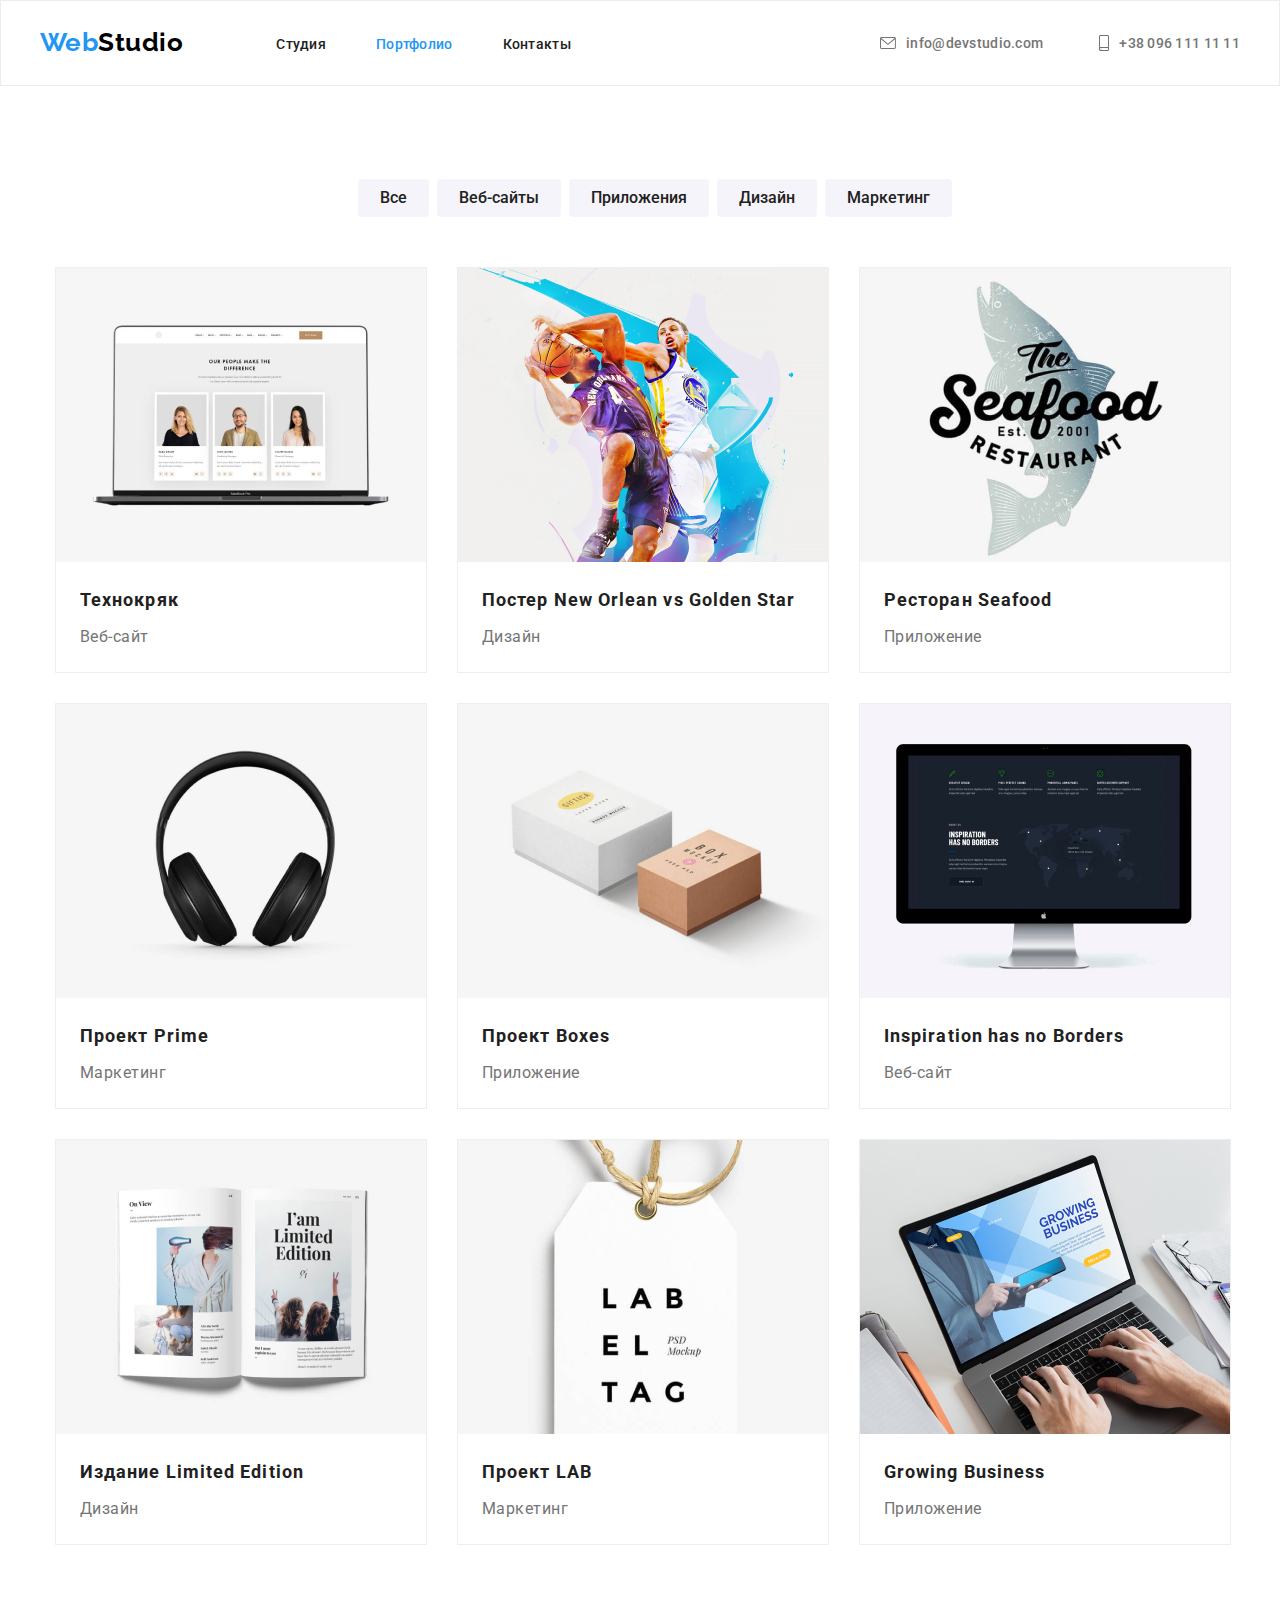
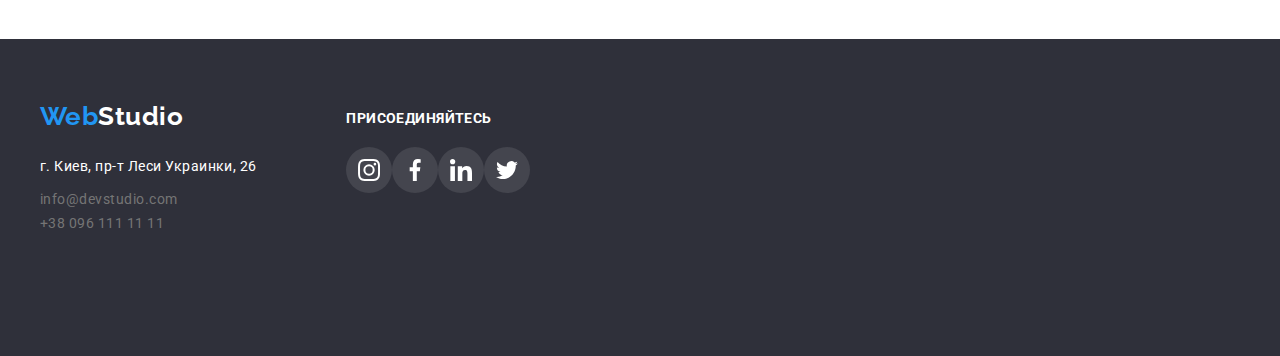
==== portfolio.html @ a24ef48e "add files" ====
<!DOCTYPE html>
<html lang="ru">
  <head>
    <meta charset="UTF-8" />
    <meta http-equiv="X-UA-Compatible" content="IE=edge" />
    <meta name="viewport" content="width=e, initial-scale=1.0" />
    <title>WebStudio</title>
    <link rel="preconnect" href="https://fonts.gstatic.com" />
    <link rel="preconnect" href="https://fonts.gstatic.com" />
    <link
      href="https://fonts.googleapis.com/css2?family=Raleway:wght@400;500;700&family=Roboto:wght@400;500;700&display=swap"
      rel="stylesheet"
    />
    <link
      rel="stylesheet"
      href="https://cdnjs.cloudflare.com/ajax/libs/modern-normalize/1.0.0/modern-normalize.min.css"
      integrity="sha512-ISS7cAi1PEhQ8jnbJpJZMd29NlhNj4AWYyLOSp2CE/CsHxTCu+r+t0D2yoJudVrd0/8fTVPUVDzY5Tvli75u/g=="
      crossorigin="anonymous"
      referrerpolicy="no-referrer"
    />
    <link rel="stylesheet" href="./css/styles.css" />
  </head>
  <body>
    <!-- Header -->
    <header class="page-header">
      <nav class="container nav">
        <a href="#" class="logo">Web<span class="logo-part">Studio</span></a>
        <ul class="site-nav list">
          <li class="item"><a href="./index.html" class="link">Студия</a></li>
          <li class="item"><a href="#" class="link current">Портфолио</a></li>
          <li class="item"><a href="#" class="link">Контакты</a></li>
          </ul>
        <ul class="list auth-nav">
          <li class="item-nav">
            <svg class="icons-nav link" width="16" height="20">
              <use href="./images/symbol-defs.svg#icon-envelope"></use>
            </svg>
            <a href="mailto:info@devstudio.com" class="link tel-mail"> info@devstudio.com</a>
          </li>
          <li class="item-nav">
            <svg class="icons-nav link" width="16" height="16">
              <use href="./images/symbol-defs.svg#icon-smartphone"></use>
            </svg>
            <a href="tel:+380961111111" class="link tel-mail">+38 096 111 11 11</a>
          </li>
        </ul>
      </nav>
    </header>
    <!-- Main -->
    <main>
      <!-- portfolio menu -->
      <section class="section">
        <div class="container">
          <h1 class="visually-hidden">Портфолио</h1>
          <h2 class="visually-hidden">Кнопки</h2>
          <ul class="list btn-container">
            <li class="btn-list">
              <button type="button" class="button btn btn-current">Все</button>
            </li>
            <li class="btn-list"><button type="button" class="button btn">Веб-сайты</button></li>
            <li class="btn-list"><button type="button" class="button btn">Приложения</button></li>
            <li class="btn-list"><button type="button" class="button btn">Дизайн</button></li>
            <li class="btn-list"><button type="button" class="button btn">Маркетинг</button></li>
          </ul>
          <ul class="list projects-container">
            <li class="projects">
              <img src="images/portfolio.jpg" alt="Веб-сайт Технокряк" width="370" />
              <h3 class="web">Технокряк</h3>
              <p class="web-example">Веб-сайт</p>
            </li>
            <li class="projects">
              <img src="images/portfolio1.jpg" alt="Дизайн" width="370" />
              <h3 class="web">Постер New Orlean vs Golden Star</h3>
              <p class="web-example">Дизайн</p>
            </li>
            <li class="projects">
              <img src="images/portfolio2.jpg" alt="Приложение" width="370" />
              <h3 class="web">Ресторан Seafood</h3>
              <p class="web-example">Приложение</p>
            </li>
            <li class="projects">
              <img src="images/portfolio3.jpg" alt="Маркетинг" width="370" />
              <h3 class="web">Проект Prime</h3>
              <p class="web-example">Маркетинг</p>
            </li>
            <li class="projects">
              <img src="images/portfolio4.jpg" alt="Приложение" width="370" />
              <h3 class="web">Проект Boxes</h3>
              <p class="web-example">Приложение</p>
            </li>
            <li class="projects">
              <img
                src="images/portfolio5.jpg"
                alt="Веб-сайт Inspiration has no Borders"
                width="370"
              />
              <h3 class="web">Inspiration has no Borders</h3>
              <p class="web-example">Веб-сайт</p>
            </li>
            <li class="projects">
              <img src="images/portfolio6.jpg" alt="Дизайн" width="370" />
              <h3 class="web">Издание Limited Edition</h3>
              <p class="web-example">Дизайн</p>
            </li>
            <li class="projects">
              <img src="images/portfolio7.jpg" alt="Маркетинг Проект LAB" width="370" />
              <h3 class="web">Проект LAB</h3>
              <p class="web-example">Маркетинг</p>
            </li>
            <li class="projects">
              <img src="images/portfolio8.jpg" alt="Приложение Growing Business" width="370" />
              <h3 class="web">Growing Business</h3>
              <p class="web-example">Приложение</p>
            </li>
          </ul>
        </div>
      </section>
    </main>
    <!-- Footer -->
    <footer class="footer">
      <div class="container footer-container">
        <div class="adress-container">
          <a href="#" class="logo">Web<span class="logo-footer">Studio</span></a>
          <address class="address">
            <ul class="list">
              <li class="address-items">г. Киев, пр-т Леси Украинки, 26</li>
              <li>
                <a href="mailto:info@devstudio.com" class="address tel-mail">info@devstudio.com</a>
              </li>
              <li><a href="tel:+380961111111" class="address tel-mail">+38 096 111 11 11</a></li>
            </ul>
          </address>
        </div>
        <div class="social-footer">
          <a href="#" class="connect">присоединяйтесь</a>
          <ul class="list social-container">
            <li class="">
              <a href="#" class="social-links-footer">
                <svg class="social-icons-footer" width="44" height="44">
                  <use href="images/symbol-defs.svg#icon-instagram"></use>
                </svg>
              </a>
            </li>
            <li class="">
              <a href="#" class="social-links-footer">
                <svg class="social-icons-footer" width="44" height="44">
                  <use href="images/symbol-defs.svg#icon-facebook"></use>
                </svg>
              </a>
            </li>
            <li class="">
              <a href="#" class="social-links-footer">
                <svg class="social-icons-footer" width="44" height="44">
                  <use href="images/symbol-defs.svg#icon-linkedin"></use>
                </svg>
              </a>
            </li>
            <li class="">
              <a href="#" class="social-links-footer">
                <svg class="social-icons-footer" width="44" height="44">
                  <use href="images/symbol-defs.svg#icon-twitter"></use>
                </svg>
              </a>
            </li>
          </ul>
        </div>
      </div>
    </footer>
  </body>
</html>
---- css/styles.css ----
/* Colors */
:root {
  /* background */
  --secondary-background-color: #2196f3;
  --other-background-color: #f5f4fa;
  --social-links-color: #afb1b8;

  /* text */
  --primary-text-color: #212121;
  --secondary-text-color: #757575;

  /* other colors */
  --accent-color: #2196f3;
  --accent-color-background: #2f303a;
  --white-color: #ffffff;
  --black-color: #000000;
  --light-gray-color: #eeeeee;
  --btn-primary-color: #188ce8;
}

body {
  color: var(--primary-text-color);
  font-family: Roboto, sans-serif;
  font-style: normal;
  font-weight: normal;
  text-decoration: none;
  letter-spacing: 0.03em;
  padding: 0;
  margin: 0;
  text-align: center;
  width: 100%;
  fill: var(--secondary-text-color);
  align-items: center;
}
img {
  display: block;
}

h1,
h2,
h3,
h4,
h5,
h6,
p {
  padding: 0;
  margin: 0;
}

.list {
  list-style: none;
  text-decoration: none;
  padding: 0;
  margin: 0;
}

.container {
  width: 1200px;
  align-items: center;
  margin: 0 auto;
  padding-left: 15px;
  padding-right: 15px;
}

/* Header */
.page-header {
  background-color: var(--white-color);
  text-decoration: none;
  display: flex;
  margin: 0;
  padding: 0;
  align-items: center;
  text-align: center;
  border: 1px solid #ececec;
}

.nav {
  display: flex;
  align-items: center;
}
.logo {
  color: var(--accent-color);
  font-family: Raleway;
  font-weight: 700;
  font-size: 26px;
  line-height: 1.383;
  text-decoration: none;
  display: inline-block;
  margin-right: 93px;
}

.logo-part {
  color: var(--black-color);
  font-family: Raleway;
  font-weight: 700;
  line-height: 1.174;
}
.site-nav {
  display: flex;
  align-items: center;
}
.site-nav .link {
  padding-top: 32px;
  padding-bottom: 32px;
}
.item {
  margin-right: 50px;
  margin-left: auto;
  align-items: baseline;
  margin-bottom: 0;
}
.item:last-child {
  margin-right: 0;
}

.link {
  color: var(--primary-text-color);
  font-size: 14px;
  font-weight: 500;
  line-height: 1.143;
  text-decoration: none;
  letter-spacing: 0.02em;
  margin: 0;
  padding: 0;
}
.list .tel-mail {
  color: var(--secondary-text-color);
}

.current {
  color: var(--accent-color);
}

.link:hover,
.link:focus,
.link:active {
  color: var(--secondary-background-color);
}
.auth-nav {
  display: flex;
  align-items: center;
  padding-top: 32px;
  padding-bottom: 32px;
  margin-left: auto;
}
.item-nav {
  display: flex;
  align-items: center;
  margin-right: 50px;
  margin-left: auto;
  margin-bottom: 0;
  padding: 0;
}
.item-nav:last-child {
  margin-right: 0;
}
.icons-nav {
  align-items: center;
  margin-right: 10px;
  background-repeat: no-repeat;
  background-position: center;
  background-size: cover;
  display: inline-block;
  stroke-width: 0;
  stroke: currentColor;
}

.tel-mail .icons-nav {
  fill: currentColor;
}

/* fill: var(--secondary-text-color); */

.item-nav:hover,
.item-nav:active {
  fill: var(--accent-color);
  color: var(--secondary-background-color);
}
/* Hero section:  part 1 - slogan and btn */

.section {
  padding-top: 94px;
  padding-left: 15px;
  padding-right: 15px;
  max-width: 1600px;
  display: inline-block;
  align-items: center;
  width: 100%;
}

.hero {
  color: var(--white-color);
  background-color: var(--accent-color-background);
  background-image: linear-gradient(to left, rgba(47, 48, 58, 0.4), rgba(47, 48, 58, 0.4)),
    url('../images/overlay.jpg');
  background-repeat: no-repeat;
  background-position: center;
  background-size: cover;
  text-decoration: none;
  margin: 0;
  border-radius: 4px;
  padding-left: 15px;
  padding-right: 15px;
  max-width: 1600px;
  display: inline-block;
  align-items: center;
  width: 100%;
}
.slogan {
  font-size: 44px;
  line-height: 1.364;
  text-align: center;
  text-transform: uppercase;
  margin-top: 200px;
  margin-bottom: 30px;
}

/* Hero benefits:  part 2 - discription items */

.hero-discr {
  display: flex;
  flex-basis: calc(100% / 4 - 30px);
}
.hero-icons {
  padding: 25px 100px;
  margin-bottom: 30px;
  background-color: var(--other-background-color);
}
.icons {
  fill: var(--primary-text-color);
}

.hero-container {
  margin-right: 30px;
  text-align: left;
}
.hero-container:last-child {
  margin-right: 0;
}

.hero-items {
  font-size: 14px;
  font-style: normal;
  font-weight: 700;
  line-height: 1.142;
  text-transform: uppercase;
  margin-bottom: 10px;
}
.hero-details {
  font-size: 14px;
  line-height: 1.5;
  padding-top: 10px;
  letter-spacing: 0.03em;
  color: var(--secondary-text-color);
}

/* section presentation */
.about {
  font-size: 36px;
  font-weight: 700;
  line-height: 1.167;
  margin-bottom: 50px;
}
.images {
  display: flex;
  flex-basis: calc(100% / 3 - 30px);
}
.images .image-item {
  margin-right: 30px;
  box-shadow: 0px 4px 4px 0px #00000040;
  border-radius: 4px;
}

.image-item:last-child {
  margin-right: 0;
}
/* section team */
.team-container {
  background-color: var(--other-background-color);
  text-decoration: none;
  margin-top: 94px;
  padding-bottom: 94px;
}

.our-team {
  color: var(--primary-text-color);
  font-size: 36px;
  font-weight: 700;
  line-height: 1.167;
  text-align: center;
  padding-top: 94px;
  margin-bottom: 50px;
}
.team {
  display: flex;
  margin-top: 50px;
  flex-basis: calc(100% / 4 - 30px);
  padding-bottom: 30px;
}
.team-member {
  background-color: var(--white-color);
  text-decoration: none;
  margin-right: 30px;
  box-shadow: 0px 1px 3px 0px #0000001f;
  border-bottom-left-radius: 3px;
  border-bottom-right-radius: 3px;
  padding-bottom: 30px;
}

.team-member:last-child {
  margin-right: 0;
}
.name {
  font-size: 16px;
  font-weight: 500;
  line-height: 1.187;
  text-align: center;
  margin-bottom: 10px;
  padding-top: 30px;
}
.job {
  font-size: 16px;
  line-height: 1.187;
  text-align: center;
  margin-bottom: 16px;
  color: var(--secondary-text-color);
}

.social-container {
  display: flex;
  justify-content: center;
  align-items: center;
  padding: 0;
  flex-basis: calc(100% / 6 - 10px);
}
.social-icons-list {
  margin-left: 10px;
}
li.social-icons-list:first-child {
  margin-left: 0;
}

.social-links {
  display: flex;
  align-items: center;
  padding: 12px;
  border-radius: 50%;
  align-items: center;
  fill: var(--social-links-color);
}

.social-icons {
  width: 22px;
  height: 22px;
}
.social-links:hover,
.social-links:focus {
  fill: var(--white-color);
  background-color: var(--accent-color);
}
/*clients  */
.about-clients {
  font-family: Roboto;
  font-size: 36px;
  font-weight: 700;
  line-height: 1.167;
  letter-spacing: 0.03em;
  text-align: center;
  margin-bottom: 50px;
}
.clients {
  display: flex;
  align-items: center;
  justify-content: center;
  margin-bottom: 94px;
}

.clients-list {
  display: flex;
  align-items: center;
  justify-content: center;
  width: 170px;
  height: 92px;
  border-radius: 4px;
  margin-right: 30px;
  border: 1px solid var(--social-links-color);
}
.clients-list:last-child {
  margin-right: 0;
}
.icons-clients-list {
  fill: var(--social-links-color);
  list-style: none;
  text-decoration: none;
  display: flex;
  align-items: center;
  padding: 16px 32px;
}
.clients-list:hover,
.clients-list:focus,
.icons-clients-list:hover,
.icons-clients-list:focus {
  border-color: var(--accent-color);
  fill: var(--accent-color);
}

/* Buttons */
.btn-container {
  display: flex;
  justify-content: center;
}

.button {
  cursor: pointer;
  text-decoration: none;
  font-family: inherit;
  outline: none;
  border: none;
}

.btn-primary {
  background-color: var(--accent-color);
  color: var(--white-color);
  font-size: 16px;
  font-weight: 700;
  line-height: 1.85;
  letter-spacing: 0.06em;
  text-align: center;
  padding: 10px 32px;
  outline: none;
  border: none;
  border-radius: 4px;
  margin-bottom: 200px;
}
.btn-primary:hover,
.btn-primary:active {
  background-color: var(--btn-primary-color);
}
.btn {
  font-size: 16px;
  font-weight: 500;
  line-height: 1.625;
  text-align: center;
  background-color: var(--other-background-color);
  color: var(--primary-text-color);
  padding: 6px 22px;

  border: none;
  border-radius: 4px;
}
.btn-list {
  margin-left: 8px;
}
.btn-list:first-child {
  margin-left: 0;
}

.btn:focus,
.btn:hover,
.btn:active {
  background-color: var(--accent-color);
  color: var(--white-color);
  box-shadow: 0px 4px 4px 0px #00000040;
}

/* Portfolio */
.projects-container {
  display: flex;
  flex-wrap: wrap;
  margin-top: 50px;
  margin-bottom: 94px;
  align-items: center;
  width: 1200px;
}

.projects {
  text-decoration: none;
  border: 1px solid #eeeeee;
  margin-right: 30px;
  margin-bottom: 30px;
}
.projects:hover {
  box-shadow: 0px 4px 4px 0px #00000040;
}

.projects:nth-child(3n) {
  margin-right: 0;
}
.projects:nth-last-child(-n + 3) {
  margin-bottom: 0;
}

.web {
  color: var(--primary-text-color);
  font-size: 18px;
  font-weight: 700;
  line-height: 2;
  letter-spacing: 0.06em;
  text-align: left;
  padding: 20px 24px 2px 24px;
}
.web-example {
  color: var(--secondary-text-color);
  font-size: 16px;
  line-height: 1.875;
  text-align: left;
  padding: 2px 24px 20px 24px;
}

.visually-hidden:not(:focus):not(:active) {
  width: 1px;
  height: 1px;
  margin: -1px;
  border: 0;
  padding: 0;
  white-space: nowrap;
  clip-path: inset(100%);
  clip: rect(0 0 0 0);
  overflow: hidden;
}
/* Footer */
.footer {
  background-color: var(--accent-color-background);
  text-decoration: none;
  text-align: left;
  padding-top: 60px;
  padding-bottom: 60px;
}
.footer-container {
  display: flex;
  align-items: flex-start;
}
.adress-container {
  margin-right: 70px;
}
.logo-footer {
  font-weight: bold;
  font-family: Raleway;
  font-size: 26px;
  text-decoration: none;
  color: var(--white-color);
}
.address-items {
  padding-top: 20px;
  padding-bottom: 9px;
}
.address {
  padding-bottom: 60px;
}

.address {
  font-family: Roboto;
  color: var(--white-color);
  font-size: 14px;
  line-height: 1.714;
  font-style: normal;
}
.tel-mail {
  text-decoration: none;
  color: rgba(255, 255, 255, 0.6);
}
.address.tel-mail:hover {
  cursor: pointer;
}

.connect {
  font-family: Roboto;
  font-size: 14px;
  font-style: normal;
  font-weight: 700;
  line-height: 1.14;
  letter-spacing: 0.03em;
  text-transform: uppercase;
  color: var(--white-color);
  padding-top: 12px;
  text-decoration: none;
  display: block;
  margin-bottom: 20px;
}

.social-links-footer {
  display: flex;
  align-items: center;
  padding: 12px;
  border-radius: 50%;
  fill: var(--white-color);
  background: rgba(255, 255, 255, 0.1);
}

.social-list-footer {
  margin-right: 10px;
}
.social-list-footer:last-child {
  margin-right: 0;
}

.social-icons-footer {
  width: 22px;
  height: 22px;
}
.social-links-footer:hover,
.social-links-footer:focus {
  background-color: var(--accent-color);
}
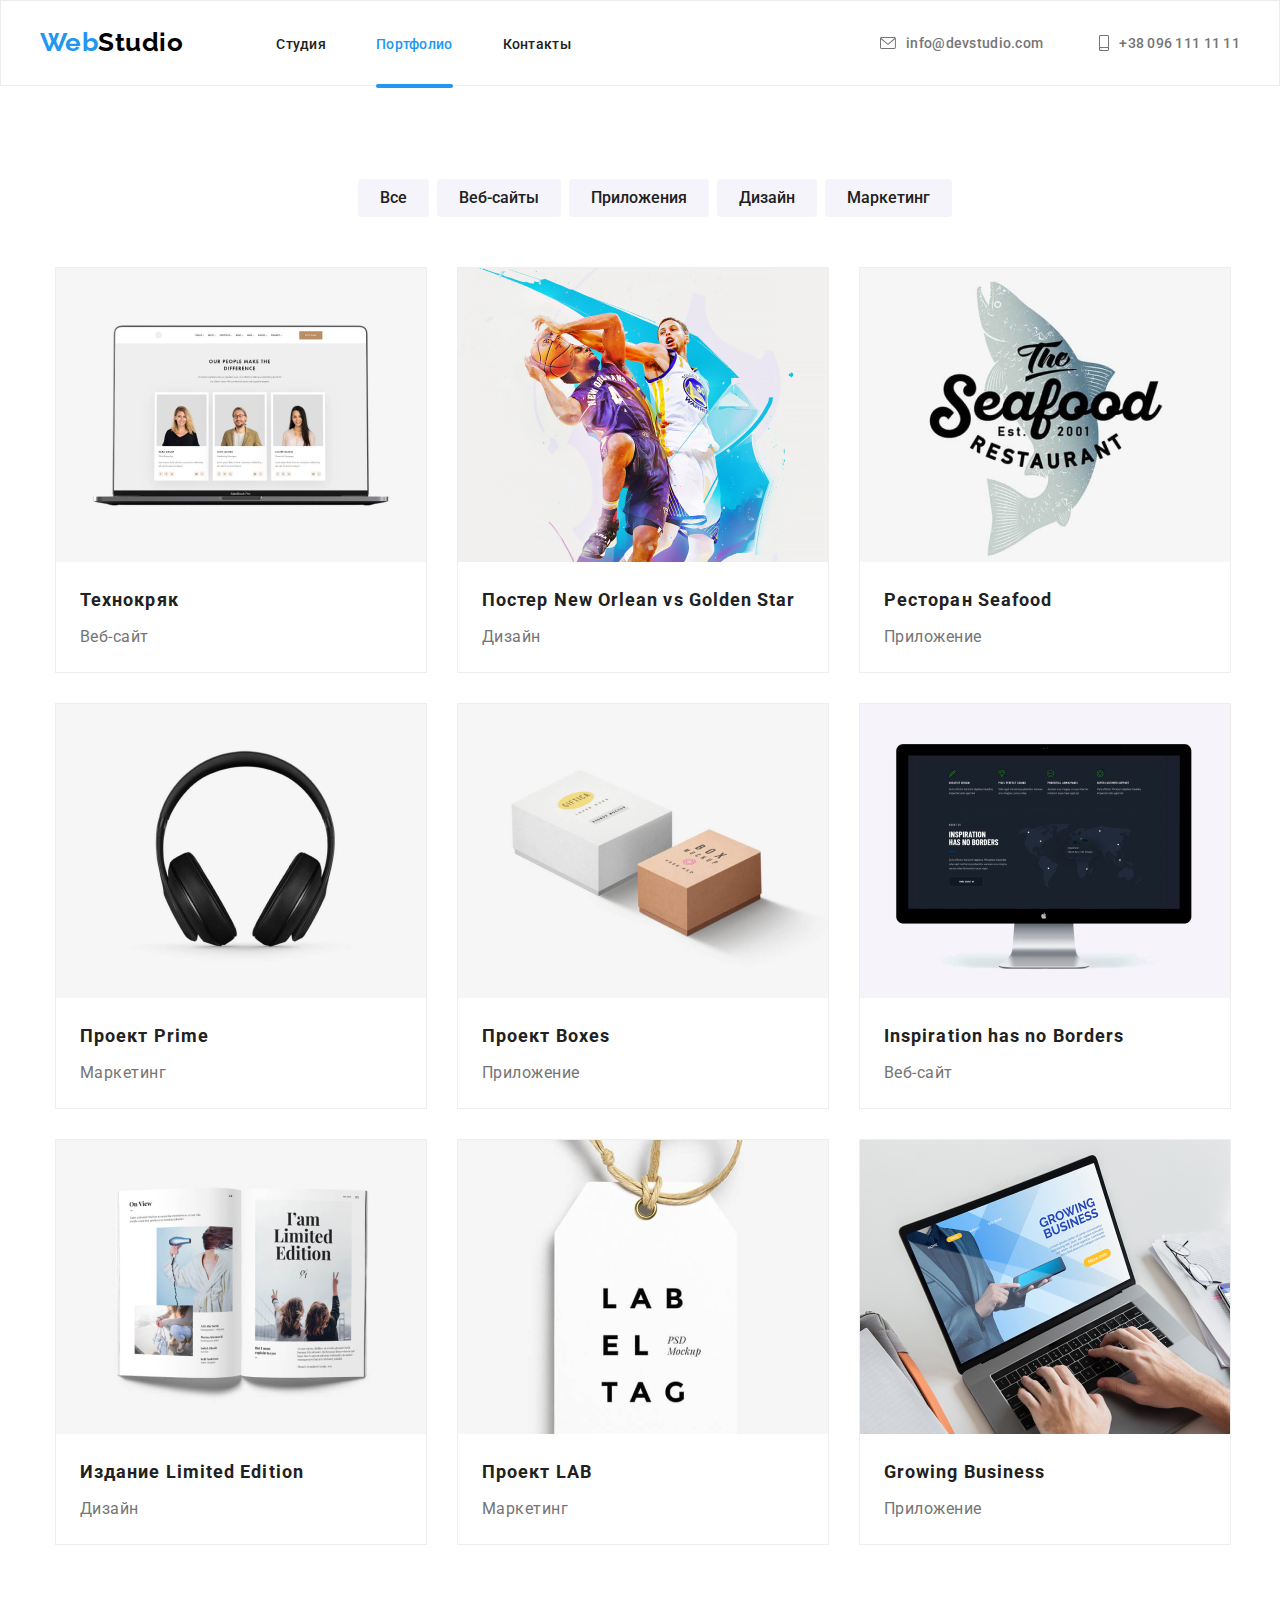
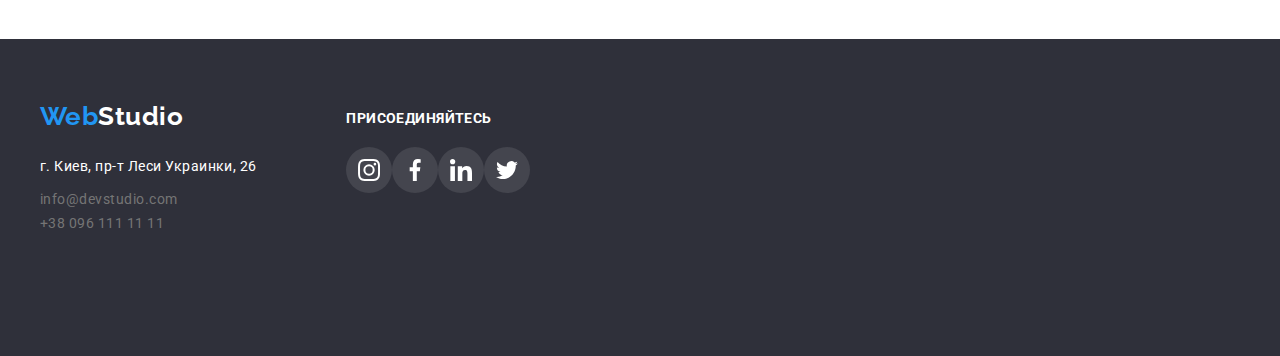
==== commit 944043bb: "add modal" ====
--- a/portfolio.html
+++ b/portfolio.html
@@ -29,7 +29,7 @@
           <li class="item"><a href="./index.html" class="link">Студия</a></li>
           <li class="item"><a href="#" class="link current">Портфолио</a></li>
           <li class="item"><a href="#" class="link">Контакты</a></li>
-          </ul>
+        </ul>
         <ul class="list auth-nav">
           <li class="item-nav">
             <svg class="icons-nav link" width="16" height="20">
@@ -64,7 +64,14 @@
           </ul>
           <ul class="list projects-container">
             <li class="projects">
-              <img src="images/portfolio.jpg" alt="Веб-сайт Технокряк" width="370" />
+              <div class="project-overlay">
+                <img src="images/portfolio.jpg" alt="Веб-сайт Технокряк" width="370" />
+                <p class="project-info">
+                  Технокряк это современная площадка распространения коронавируса. Компании
+                  используют эту платформу для цифрового шпионажа и атак на защищённые сервера
+                  конкурентов.
+                </p>
+              </div>
               <h3 class="web">Технокряк</h3>
               <p class="web-example">Веб-сайт</p>
             </li>
--- a/css/styles.css
+++ b/css/styles.css
@@ -114,6 +114,7 @@
 }
 
 .link {
+  position: relative;
   color: var(--primary-text-color);
   font-size: 14px;
   font-weight: 500;
@@ -122,6 +123,7 @@
   letter-spacing: 0.02em;
   margin: 0;
   padding: 0;
+  transition: color 250ms cubic-bezier(0.4, 0, 0.2, 1);
 }
 .list .tel-mail {
   color: var(--secondary-text-color);
@@ -129,6 +131,17 @@
 
 .current {
   color: var(--accent-color);
+}
+
+.current:after {
+  position: absolute;
+  content: '';
+  display: block;
+  width: 100%;
+  height: 4px;
+  background-color: var(--accent-color);
+  border-radius: 2px;
+  margin-top: 31px;
 }
 
 .link:hover,
@@ -150,6 +163,7 @@
   margin-left: auto;
   margin-bottom: 0;
   padding: 0;
+  transition: color 250ms cubic-bezier(0.4, 0, 0.2, 1), fill 250ms cubic-bezier(0.4, 0, 0.2, 1);
 }
 .item-nav:last-child {
   margin-right: 0;
@@ -225,6 +239,8 @@
   padding: 25px 100px;
   margin-bottom: 30px;
   background-color: var(--other-background-color);
+  border-radius: 4px;
+  border-color: rgba(245, 244, 250, 1);
 }
 .icons {
   fill: var(--primary-text-color);
@@ -237,7 +253,13 @@
 .hero-container:last-child {
   margin-right: 0;
 }
-
+.hero-icons:hover,
+.hero-icons:focus,
+.icons:hover,
+.icons:focus {
+  border-color: var(--accent-color);
+  fill: var(--accent-color);
+}
 .hero-items {
   font-size: 14px;
   font-style: normal;
@@ -265,6 +287,28 @@
   display: flex;
   flex-basis: calc(100% / 3 - 30px);
 }
+.image-item {
+  position: relative;
+}
+
+.image-name {
+  position: absolute;
+  left: 0;
+  bottom: 0;
+  width: 100%;
+  display: block;
+  font-size: 14px;
+  font-weight: 700;
+  line-height: 1.143;
+  letter-spacing: 0.03em;
+  text-align: center;
+  color: var(--white-color);
+  text-transform: uppercase;
+  background-color: rgba(47, 48, 58, 0.8);
+  padding-top: 27px;
+  padding-bottom: 27px;
+}
+
 .images .image-item {
   margin-right: 30px;
   box-shadow: 0px 4px 4px 0px #00000040;
@@ -347,6 +391,8 @@
   border-radius: 50%;
   align-items: center;
   fill: var(--social-links-color);
+  transition: background-color 250ms cubic-bezier(0.4, 0, 0.2, 1),
+    fill 250ms cubic-bezier(0.4, 0, 0.2, 1);
 }
 
 .social-icons {
@@ -384,6 +430,7 @@
   border-radius: 4px;
   margin-right: 30px;
   border: 1px solid var(--social-links-color);
+  transition: border-color 250ms cubic-bezier(0.4, 0, 0.2, 1);
 }
 .clients-list:last-child {
   margin-right: 0;
@@ -395,6 +442,7 @@
   display: flex;
   align-items: center;
   padding: 16px 32px;
+  transition: fill 250ms cubic-bezier(0.4, 0, 0.2, 1);
 }
 .clients-list:hover,
 .clients-list:focus,
@@ -431,6 +479,7 @@
   border: none;
   border-radius: 4px;
   margin-bottom: 200px;
+  transition: background-color 250ms cubic-bezier(0.4, 0, 0.2, 1);
 }
 .btn-primary:hover,
 .btn-primary:active {
@@ -444,9 +493,10 @@
   background-color: var(--other-background-color);
   color: var(--primary-text-color);
   padding: 6px 22px;
-
   border: none;
   border-radius: 4px;
+  transition: background-color 250ms cubic-bezier(0.4, 0, 0.2, 1),
+    color 250ms cubic-bezier(0.4, 0, 0.2, 1), box-shadow 250ms cubic-bezier(0.4, 0, 0.2, 1);
 }
 .btn-list {
   margin-left: 8px;
@@ -463,6 +513,48 @@
   box-shadow: 0px 4px 4px 0px #00000040;
 }
 
+/* Modal */
+.backdrop {
+  position: fixed;
+  top: 0;
+  left: 0;
+  width: 100vw;
+  height: 100vh;
+  background: rgba(0, 0, 0, 0.2);
+}
+.modal {
+  position: relative;
+  top: 50%;
+  left: 50%;
+  transform: translate(-50%, -50%);
+  width: 528px;
+  height: 581px;
+  background-color: var(--white-color);
+}
+
+/* .modal-content {
+  position: absolute;
+  display: flex;
+  justify-content: center;
+  align-items: center;
+  border-radius: 4px;
+  box-shadow: 0px 2px 1px 0px #00000033;
+  box-shadow: 0px 1px 1px 0px #00000024;
+  box-shadow: 0px 1px 3px 0px #0000001f;
+} */
+.icons-close {
+  position: absolute;
+  box-sizing: border-box;
+  top: 8px;
+  right: 8px;
+  border: 1px solid rgba(255, 255, 255, 1);
+  fill: none;
+  cursor: pointer;
+}
+.backdrop.is-hidden {
+  opacity: 0;
+  pointer-events: none;
+}
 /* Portfolio */
 .projects-container {
   display: flex;
@@ -478,14 +570,57 @@
   border: 1px solid #eeeeee;
   margin-right: 30px;
   margin-bottom: 30px;
-}
-.projects:hover {
+  transition: box-shadow 250ms cubic-bezier(0.4, 0, 0.2, 1);
+}
+.projects:hover,
+.projects:focus {
   box-shadow: 0px 4px 4px 0px #00000040;
 }
+.project-overlay {
+  position: relative;
+  overflow: hidden;
+}
+
+.project-info {
+  position: absolute;
+  top: 0;
+  left: 0;
+  width: 100%;
+  height: auto;
+  transform: translateY(100%);
+  display: flex;
+  align-items: center;
+  padding: 63px 24px;
+  font-size: 18px;
+  font-weight: 400;
+  line-height: 1.55;
+  letter-spacing: 0.03em;
+  text-align: left;
+  transition: transform 250ms cubic-bezier(0.4, 0, 0.2, 1);
+  opacity: 0;
+  color: var(--white-color);
+  background-color: var(--secondary-background-color);
+}
+.project-overlay:hover .project-info {
+  transform: translateY(0);
+  opacity: 1;
+}
+/* 2 option  .project-info {
+  position: absolute;
+  bottom: -100%;
+  left: 0;
+  width: 100%;
+...
+}
+.project-overlay:hover .project-info {
+  transform: translateY(-100%);
+  opacity: 1;
+} */
 
 .projects:nth-child(3n) {
   margin-right: 0;
 }
+
 .projects:nth-last-child(-n + 3) {
   margin-bottom: 0;
 }
@@ -558,6 +693,7 @@
 .tel-mail {
   text-decoration: none;
   color: rgba(255, 255, 255, 0.6);
+  transition: cursor 250ms cubic-bezier(0.4, 0, 0.2, 1);
 }
 .address.tel-mail:hover {
   cursor: pointer;
@@ -576,6 +712,7 @@
   text-decoration: none;
   display: block;
   margin-bottom: 20px;
+  cursor: auto;
 }
 
 .social-links-footer {
@@ -597,6 +734,7 @@
 .social-icons-footer {
   width: 22px;
   height: 22px;
+  transition: background-color 250ms cubic-bezier(0.4, 0, 0.2, 1);
 }
 .social-links-footer:hover,
 .social-links-footer:focus {
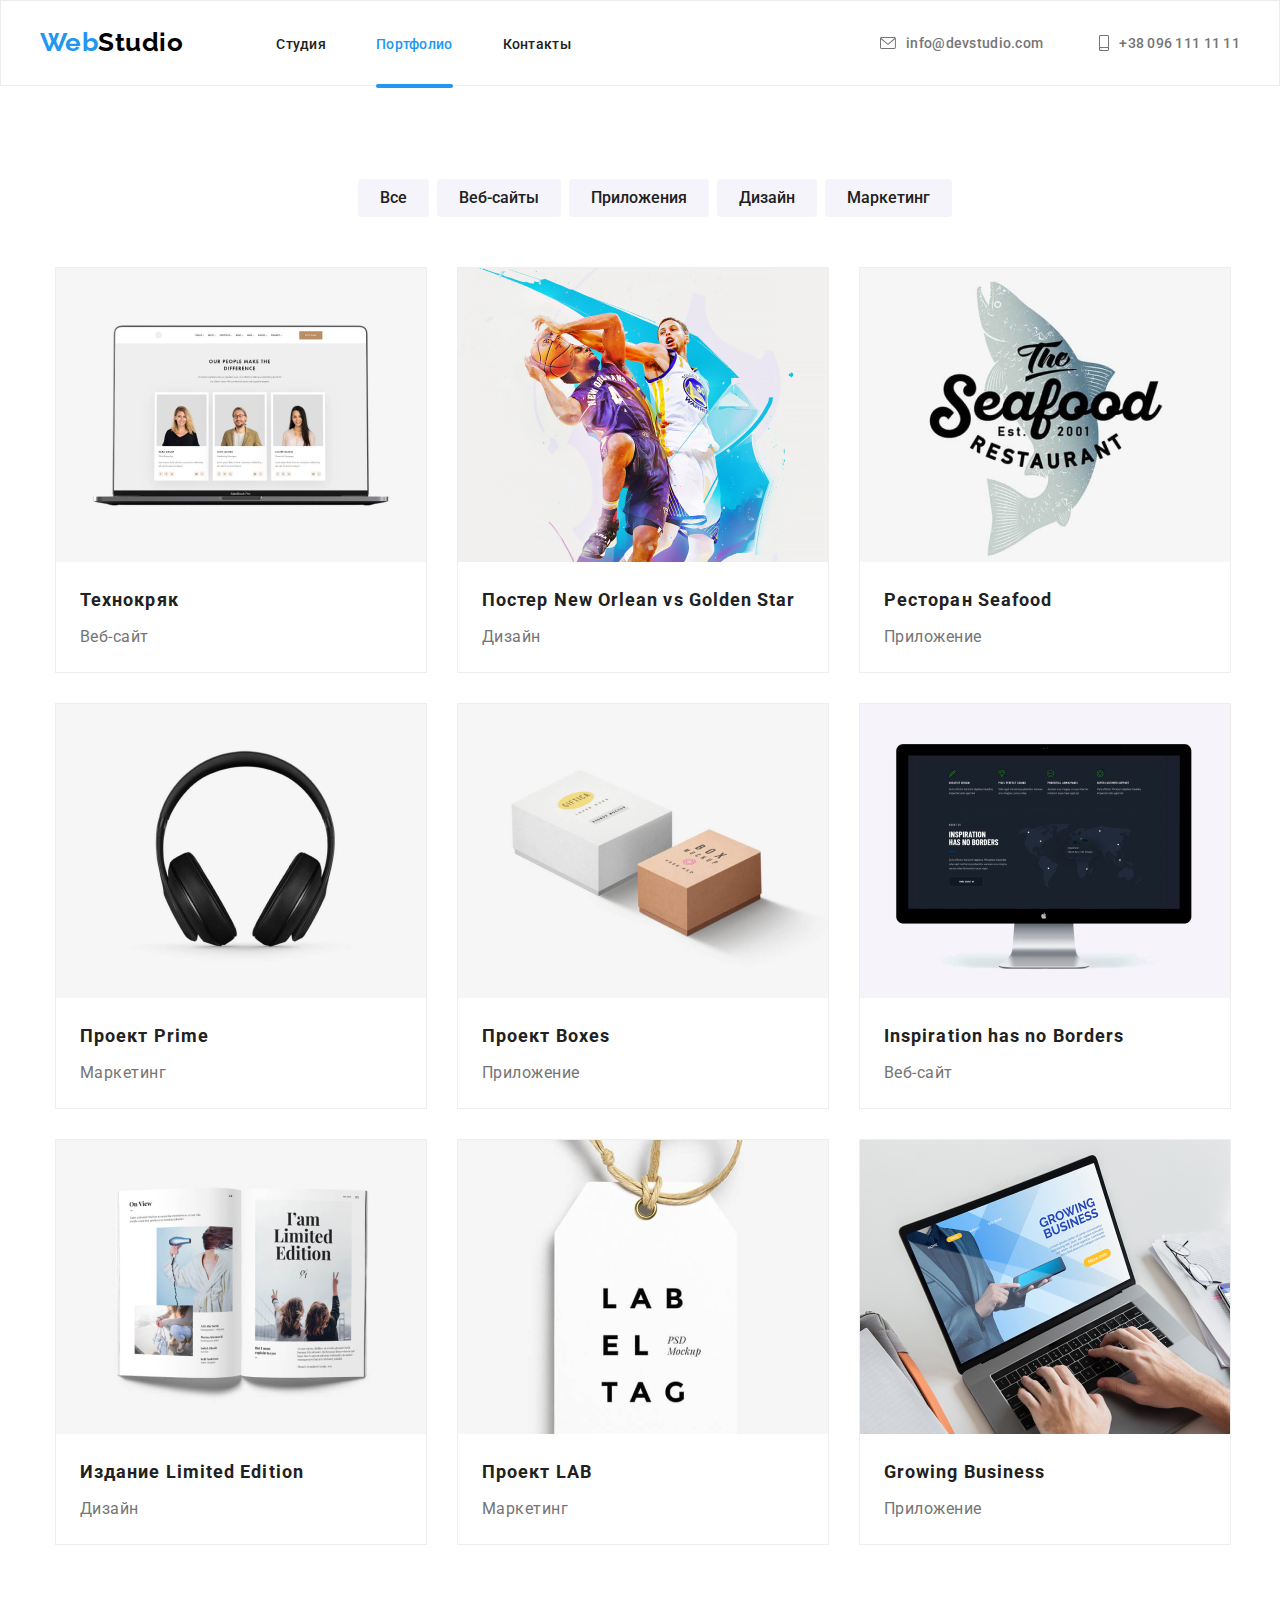
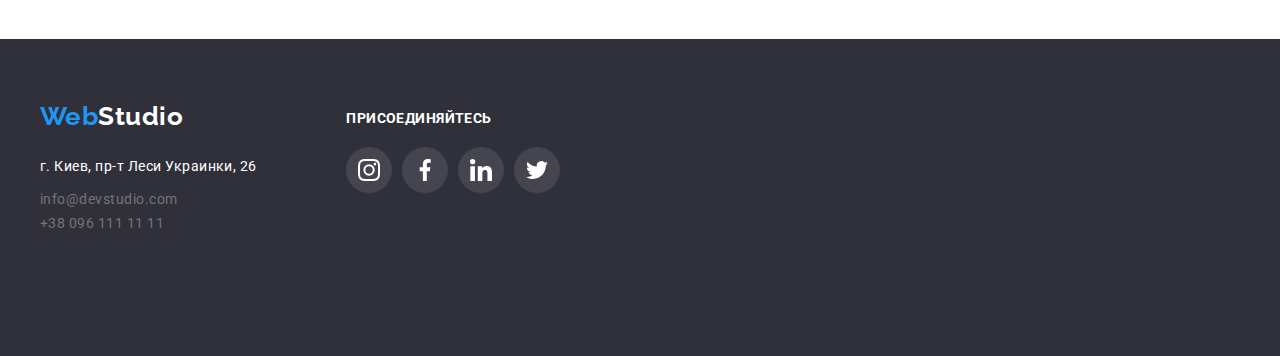
==== commit d7554e4a: "updt portfolio" ====
--- a/portfolio.html
+++ b/portfolio.html
@@ -141,28 +141,28 @@
         <div class="social-footer">
           <a href="#" class="connect">присоединяйтесь</a>
           <ul class="list social-container">
-            <li class="">
+            <li class="social-list-footer">
               <a href="#" class="social-links-footer">
                 <svg class="social-icons-footer" width="44" height="44">
                   <use href="images/symbol-defs.svg#icon-instagram"></use>
                 </svg>
               </a>
             </li>
-            <li class="">
+            <li class="social-list-footer">
               <a href="#" class="social-links-footer">
                 <svg class="social-icons-footer" width="44" height="44">
                   <use href="images/symbol-defs.svg#icon-facebook"></use>
                 </svg>
               </a>
             </li>
-            <li class="">
+            <li class="social-list-footer">
               <a href="#" class="social-links-footer">
                 <svg class="social-icons-footer" width="44" height="44">
                   <use href="images/symbol-defs.svg#icon-linkedin"></use>
                 </svg>
               </a>
             </li>
-            <li class="">
+            <li class="social-list-footer">
               <a href="#" class="social-links-footer">
                 <svg class="social-icons-footer" width="44" height="44">
                   <use href="images/symbol-defs.svg#icon-twitter"></use>
